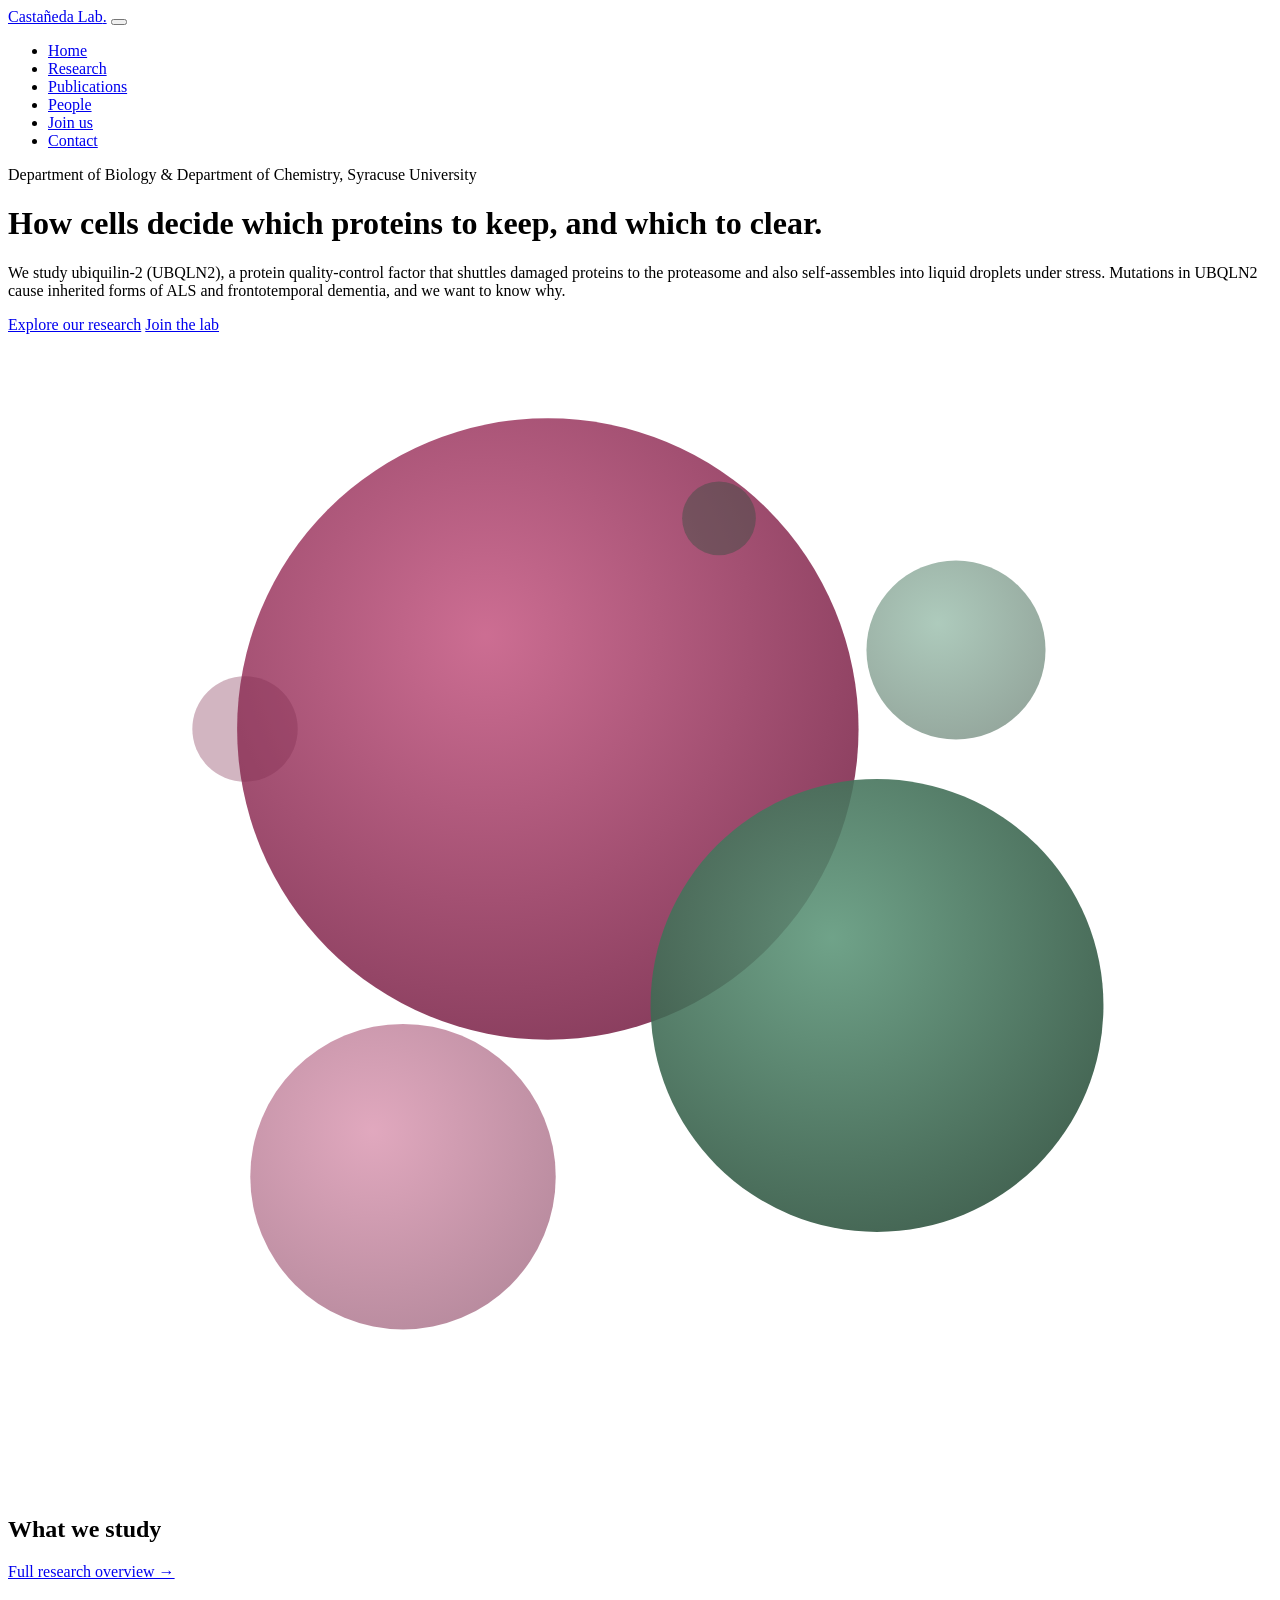
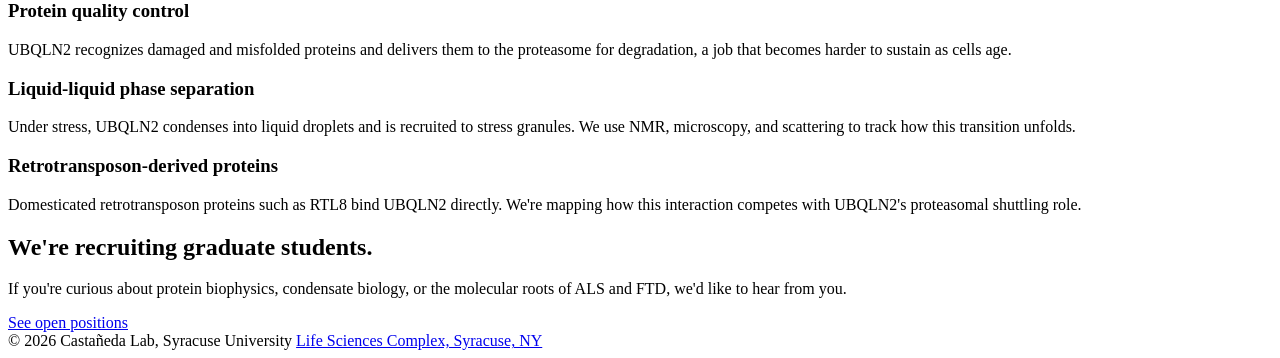
==== index.html @ fd462216 "Add files via upload" ====
<!DOCTYPE html>
<html lang="en">
<head>
<meta charset="UTF-8">
<meta name="viewport" content="width=device-width, initial-scale=1">
<title>Castañeda Lab | Syracuse University</title>
<meta name="description" content="The Castañeda Lab at Syracuse University studies how cells maintain protein quality control, with a focus on the ubiquilin protein UBQLN2, liquid-liquid phase separation, and neurodegenerative disease.">
<link rel="preconnect" href="https://fonts.googleapis.com">
<link rel="preconnect" href="https://fonts.gstatic.com" crossorigin>
<link href="https://fonts.googleapis.com/css2?family=Fraunces:opsz,wght@9..144,500;9..144,600;9..144,640&family=Inter:wght@400;500;600&display=swap" rel="stylesheet">
<link rel="stylesheet" href="css/style.css">
</head>
<body>

<nav class="site-nav">
  <div class="wrap">
    <a href="index.html" class="wordmark">Castañeda Lab<span class="dot">.</span></a>
    <button class="nav-toggle" aria-label="Toggle navigation" aria-expanded="false">
      <span></span><span></span><span></span>
    </button>
    <ul class="nav-links">
      <li><a href="index.html" aria-current="page">Home</a></li>
      <li><a href="research.html">Research</a></li>
      <li><a href="publications.html">Publications</a></li>
      <li><a href="people.html">People</a></li>
      <li><a href="join.html">Join us</a></li>
      <li><a href="contact.html">Contact</a></li>
    </ul>
  </div>
</nav>

<header class="hero">
  <div class="wrap">
    <div>
      <p class="eyebrow">Department of Biology &amp; Department of Chemistry, Syracuse University</p>
      <h1>How cells decide which proteins to keep, and which to clear.</h1>
      <p class="lede">We study ubiquilin-2 (UBQLN2), a protein quality-control factor that shuttles damaged proteins to the proteasome and also self-assembles into liquid droplets under stress. Mutations in UBQLN2 cause inherited forms of ALS and frontotemporal dementia, and we want to know why.</p>
      <div class="hero-actions">
        <a class="btn btn-primary" href="research.html">Explore our research</a>
        <a class="btn btn-ghost" href="join.html">Join the lab</a>
      </div>
    </div>
    <div>
      <svg class="hero-art" viewBox="0 0 480 440" xmlns="http://www.w3.org/2000/svg" role="img" aria-label="Illustration of overlapping protein droplets, evoking liquid-liquid phase separation">
        <defs>
          <radialGradient id="gMag" cx="40%" cy="35%" r="70%">
            <stop offset="0%" stop-color="#C86189"/>
            <stop offset="100%" stop-color="#7E2C4F"/>
          </radialGradient>
          <radialGradient id="gMoss" cx="40%" cy="35%" r="70%">
            <stop offset="0%" stop-color="#5C9679"/>
            <stop offset="100%" stop-color="#2A4F3B"/>
          </radialGradient>
        </defs>
        <circle cx="205" cy="150" r="118" fill="url(#gMag)" opacity="0.92" class="drop drop-a"/>
        <circle cx="330" cy="255" r="86" fill="url(#gMoss)" opacity="0.88" class="drop drop-b"/>
        <circle cx="150" cy="320" r="58" fill="url(#gMag)" opacity="0.55" class="drop drop-c"/>
        <circle cx="360" cy="120" r="34" fill="url(#gMoss)" opacity="0.5" class="drop drop-d"/>
        <circle cx="90" cy="150" r="20" fill="#7E2C4F" opacity="0.35"/>
        <circle cx="270" cy="70" r="14" fill="#2A4F3B" opacity="0.4"/>
      </svg>
    </div>
  </div>
</header>

<section>
  <div class="wrap">
    <div class="section-head">
      <h2>What we study</h2>
      <a href="research.html">Full research overview →</a>
    </div>
    <div class="grid-3">
      <div class="topic">
        <h3>Protein quality control</h3>
        <p>UBQLN2 recognizes damaged and misfolded proteins and delivers them to the proteasome for degradation, a job that becomes harder to sustain as cells age.</p>
      </div>
      <div class="topic moss">
        <h3>Liquid-liquid phase separation</h3>
        <p>Under stress, UBQLN2 condenses into liquid droplets and is recruited to stress granules. We use NMR, microscopy, and scattering to track how this transition unfolds.</p>
      </div>
      <div class="topic">
        <h3>Retrotransposon-derived proteins</h3>
        <p>Domesticated retrotransposon proteins such as RTL8 bind UBQLN2 directly. We're mapping how this interaction competes with UBQLN2's proteasomal shuttling role.</p>
      </div>
    </div>
  </div>
</section>

<section>
  <div class="wrap">
    <div class="callout">
      <div>
        <h2>We're recruiting graduate students.</h2>
        <p>If you're curious about protein biophysics, condensate biology, or the molecular roots of ALS and FTD, we'd like to hear from you.</p>
      </div>
      <div>
        <a class="btn btn-primary" href="join.html">See open positions</a>
      </div>
    </div>
  </div>
</section>

<footer class="site-footer">
  <div class="wrap">
    <span>© <span id="year"></span> Castañeda Lab, Syracuse University</span>
    <span><a href="contact.html">Life Sciences Complex, Syracuse, NY</a></span>
  </div>
</footer>

<script src="js/main.js"></script>
<script>document.getElementById("year").textContent = new Date().getFullYear();</script>
</body>
</html>
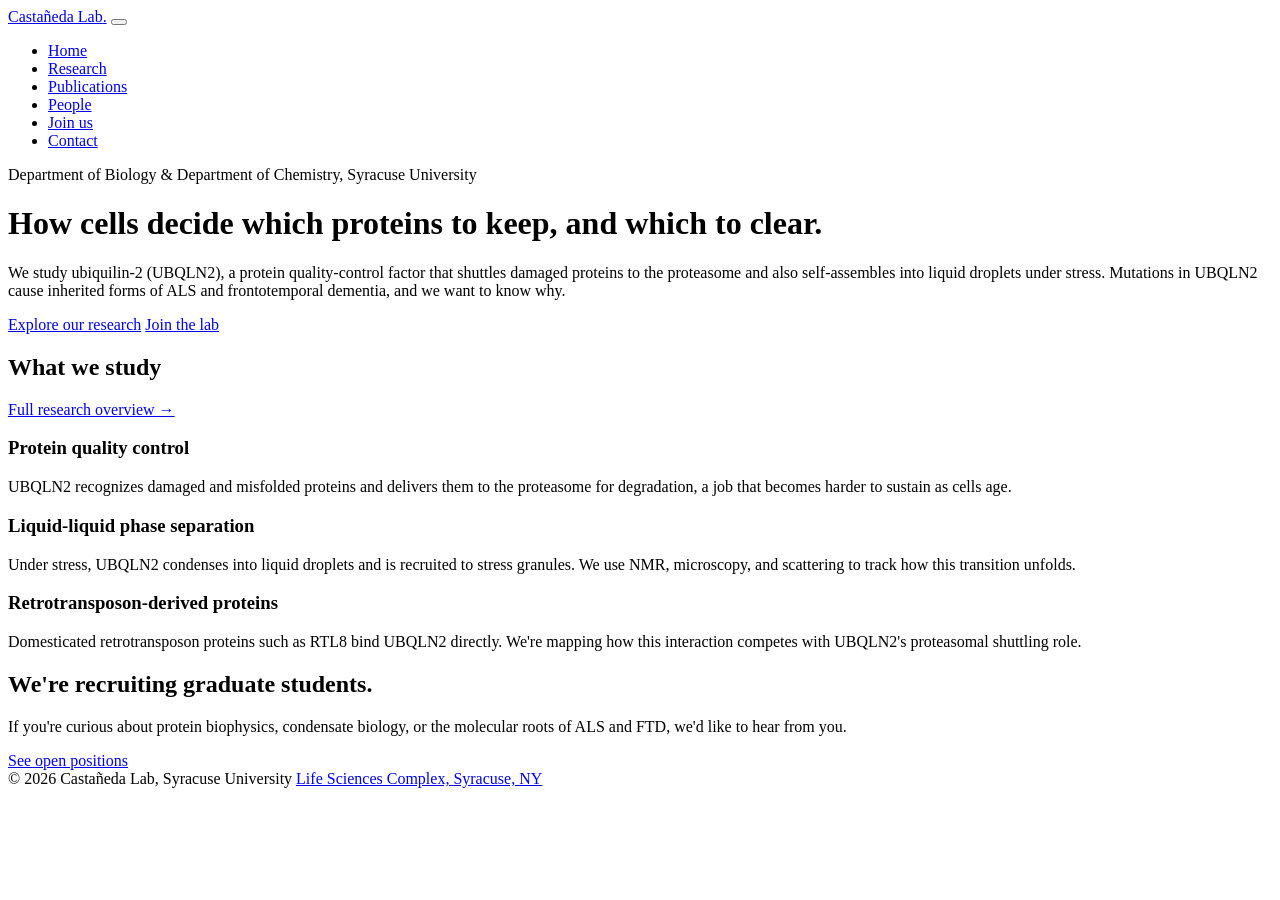
==== commit 0096496c: "Add files via upload" ====
--- a/index.html
+++ b/index.html
@@ -31,34 +31,12 @@
 
 <header class="hero">
   <div class="wrap">
-    <div>
-      <p class="eyebrow">Department of Biology &amp; Department of Chemistry, Syracuse University</p>
-      <h1>How cells decide which proteins to keep, and which to clear.</h1>
-      <p class="lede">We study ubiquilin-2 (UBQLN2), a protein quality-control factor that shuttles damaged proteins to the proteasome and also self-assembles into liquid droplets under stress. Mutations in UBQLN2 cause inherited forms of ALS and frontotemporal dementia, and we want to know why.</p>
-      <div class="hero-actions">
-        <a class="btn btn-primary" href="research.html">Explore our research</a>
-        <a class="btn btn-ghost" href="join.html">Join the lab</a>
-      </div>
-    </div>
-    <div>
-      <svg class="hero-art" viewBox="0 0 480 440" xmlns="http://www.w3.org/2000/svg" role="img" aria-label="Illustration of overlapping protein droplets, evoking liquid-liquid phase separation">
-        <defs>
-          <radialGradient id="gMag" cx="40%" cy="35%" r="70%">
-            <stop offset="0%" stop-color="#C86189"/>
-            <stop offset="100%" stop-color="#7E2C4F"/>
-          </radialGradient>
-          <radialGradient id="gMoss" cx="40%" cy="35%" r="70%">
-            <stop offset="0%" stop-color="#5C9679"/>
-            <stop offset="100%" stop-color="#2A4F3B"/>
-          </radialGradient>
-        </defs>
-        <circle cx="205" cy="150" r="118" fill="url(#gMag)" opacity="0.92" class="drop drop-a"/>
-        <circle cx="330" cy="255" r="86" fill="url(#gMoss)" opacity="0.88" class="drop drop-b"/>
-        <circle cx="150" cy="320" r="58" fill="url(#gMag)" opacity="0.55" class="drop drop-c"/>
-        <circle cx="360" cy="120" r="34" fill="url(#gMoss)" opacity="0.5" class="drop drop-d"/>
-        <circle cx="90" cy="150" r="20" fill="#7E2C4F" opacity="0.35"/>
-        <circle cx="270" cy="70" r="14" fill="#2A4F3B" opacity="0.4"/>
-      </svg>
+    <p class="eyebrow">Department of Biology &amp; Department of Chemistry, Syracuse University</p>
+    <h1>How cells decide which proteins to keep, and which to clear.</h1>
+    <p class="lede">We study ubiquilin-2 (UBQLN2), a protein quality-control factor that shuttles damaged proteins to the proteasome and also self-assembles into liquid droplets under stress. Mutations in UBQLN2 cause inherited forms of ALS and frontotemporal dementia, and we want to know why.</p>
+    <div class="hero-actions">
+      <a class="btn btn-primary" href="research.html">Explore our research</a>
+      <a class="btn btn-ghost" href="join.html">Join the lab</a>
     </div>
   </div>
 </header>
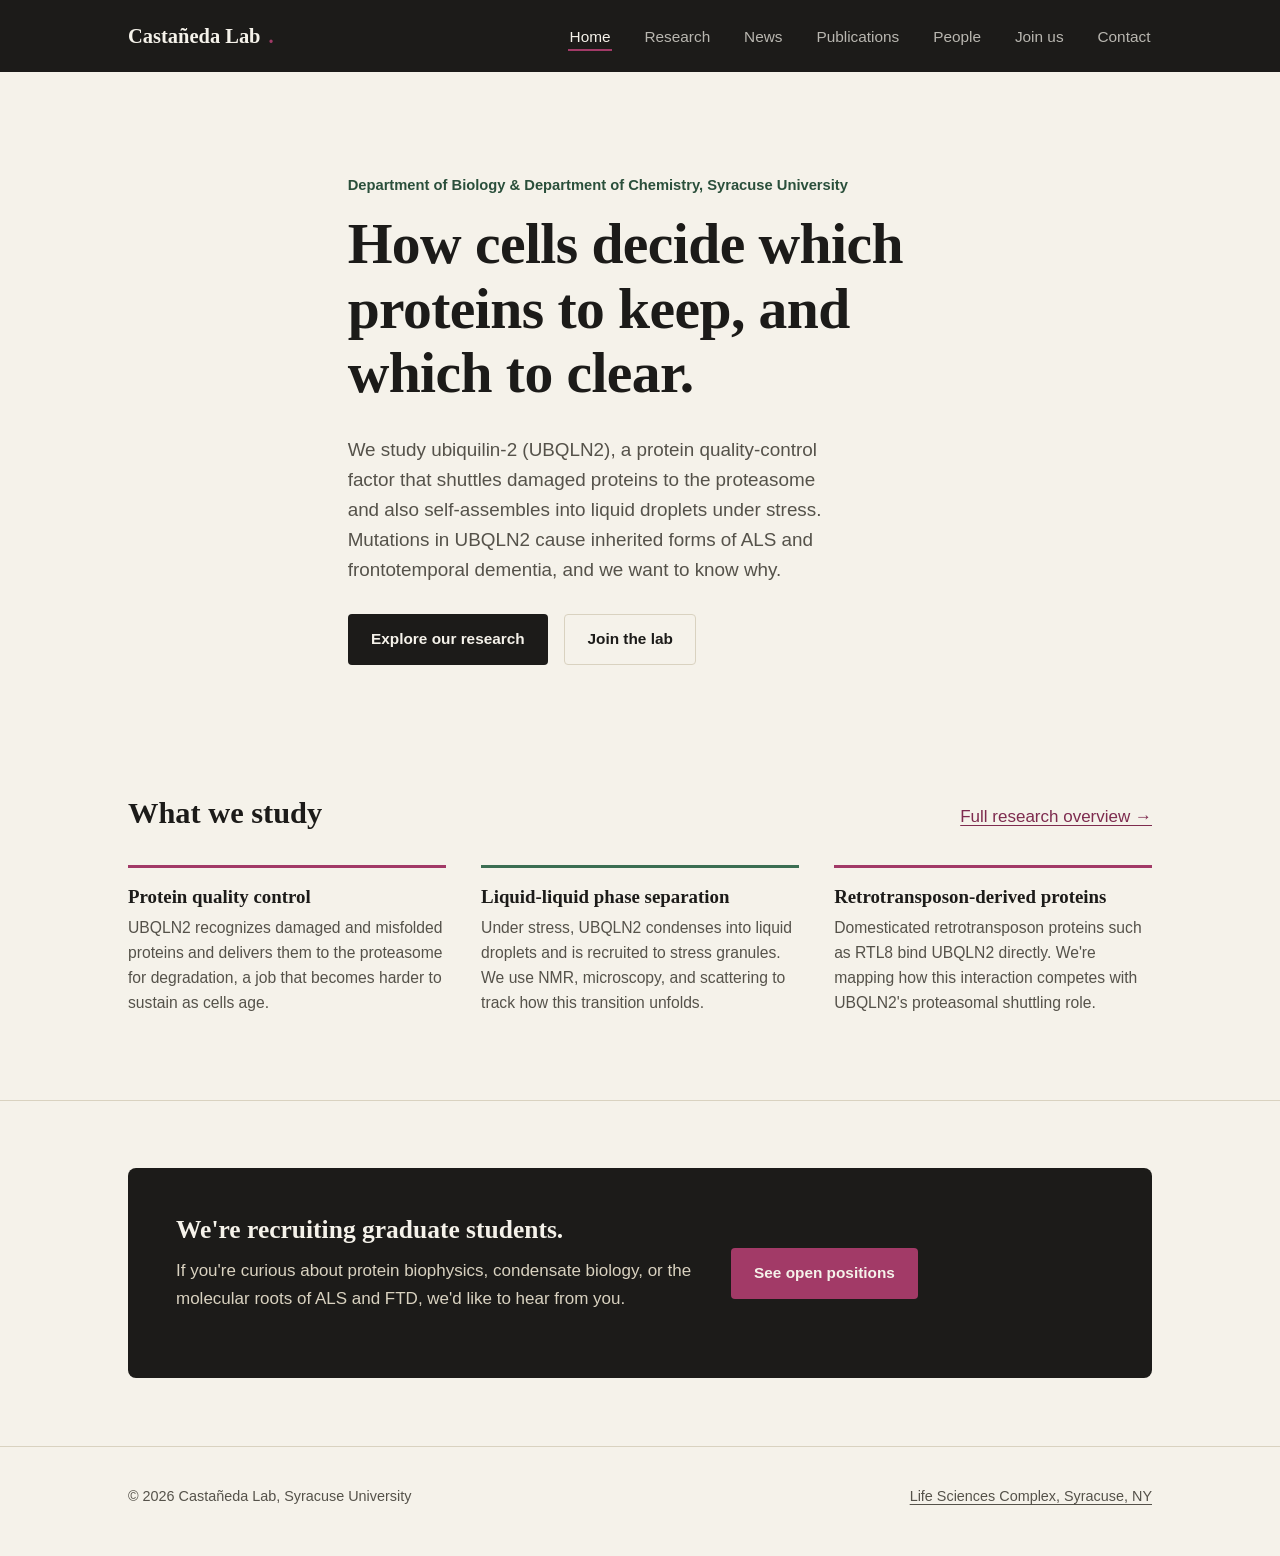
==== commit faf2952e: "Add files via upload" ====
--- a/index.html
+++ b/index.html
@@ -21,6 +21,7 @@
     <ul class="nav-links">
       <li><a href="index.html" aria-current="page">Home</a></li>
       <li><a href="research.html">Research</a></li>
+      <li><a href="news.html">News</a></li>
       <li><a href="publications.html">Publications</a></li>
       <li><a href="people.html">People</a></li>
       <li><a href="join.html">Join us</a></li>
--- a/css/style.css
+++ b/css/style.css
@@ -0,0 +1,386 @@
+/* ============================================================
+   Castañeda Lab — design tokens
+   Palette pulled from the lab's own subject matter: the magenta/
+   green fluorescence channels used to image UBQLN2 and stress
+   granules, set against a warm paper ground for readability.
+   ============================================================ */
+
+:root {
+  --paper: #F5F2EA;
+  --paper-dim: #EDE9DD;
+  --ink: #1C1B19;
+  --ink-soft: #55524A;
+  --line: #D9D2C0;
+  --magenta: #A23A67;
+  --magenta-deep: #7E2C4F;
+  --moss: #3B6E52;
+  --moss-deep: #2A4F3B;
+
+  --font-display: "Fraunces", "Iowan Old Style", serif;
+  --font-body: "Inter", -apple-system, BlinkMacSystemFont, sans-serif;
+
+  --max-width: 1120px;
+  --gutter: clamp(1.25rem, 4vw, 3rem);
+}
+
+* { box-sizing: border-box; }
+
+html {
+  scroll-behavior: smooth;
+}
+
+@media (prefers-reduced-motion: reduce) {
+  html { scroll-behavior: auto; }
+  * { animation-duration: 0.001ms !important; animation-iteration-count: 1 !important; transition-duration: 0.001ms !important; }
+}
+
+body {
+  margin: 0;
+  background: var(--paper);
+  color: var(--ink);
+  font-family: var(--font-body);
+  font-size: 17px;
+  line-height: 1.6;
+  -webkit-font-smoothing: antialiased;
+}
+
+img { max-width: 100%; display: block; }
+
+a {
+  color: var(--magenta-deep);
+  text-decoration-thickness: 1px;
+  text-underline-offset: 3px;
+}
+a:hover { color: var(--magenta); }
+
+h1, h2, h3, h4 {
+  font-family: var(--font-display);
+  font-weight: 600;
+  line-height: 1.12;
+  margin: 0 0 0.5em;
+  color: var(--ink);
+}
+
+h1 { font-weight: 640; }
+
+p { margin: 0 0 1.1em; max-width: 68ch; }
+p.wide { max-width: none; }
+
+.wrap {
+  max-width: var(--max-width);
+  margin: 0 auto;
+  padding: 0 var(--gutter);
+}
+
+/* ---------- Nav ---------- */
+
+.site-nav {
+  position: sticky;
+  top: 0;
+  z-index: 40;
+  background: var(--ink);
+  width: 100%;
+}
+
+.site-nav .wrap {
+  display: flex;
+  align-items: center;
+  justify-content: space-between;
+  height: 72px;
+}
+
+.wordmark {
+  font-family: var(--font-display);
+  font-size: 1.28rem;
+  font-weight: 640;
+  color: var(--paper);
+  text-decoration: none;
+  display: flex;
+  align-items: baseline;
+  gap: 0.5rem;
+}
+.wordmark:hover { color: var(--paper); }
+.wordmark .dot { color: var(--magenta); }
+
+.nav-links {
+  display: flex;
+  gap: clamp(1rem, 2.4vw, 2.1rem);
+  list-style: none;
+  margin: 0;
+  padding: 0;
+}
+.nav-links a {
+  color: rgba(245, 242, 234, 0.72);
+  text-decoration: none;
+  font-size: 0.96rem;
+  font-weight: 500;
+  padding: 0.3rem 0.1rem;
+  border-bottom: 2px solid transparent;
+}
+.nav-links a:hover,
+.nav-links a[aria-current="page"] {
+  color: var(--paper);
+  border-bottom-color: var(--magenta);
+}
+
+.nav-toggle {
+  display: none;
+  background: none;
+  border: 1px solid rgba(245, 242, 234, 0.35);
+  border-radius: 6px;
+  width: 42px;
+  height: 38px;
+  cursor: pointer;
+}
+.nav-toggle span {
+  display: block;
+  width: 18px;
+  height: 2px;
+  margin: 4px auto;
+  background: var(--paper);
+}
+
+@media (max-width: 720px) {
+  .nav-toggle { display: block; }
+  .nav-links {
+    position: absolute;
+    top: 72px;
+    left: 0;
+    right: 0;
+    background: var(--ink);
+    border-bottom: 1px solid rgba(245, 242, 234, 0.15);
+    flex-direction: column;
+    gap: 0;
+    padding: 0.5rem var(--gutter) 1rem;
+    display: none;
+  }
+  .nav-links.open { display: flex; }
+  .nav-links li { border-top: 1px solid rgba(245, 242, 234, 0.15); }
+  .nav-links a { display: block; padding: 0.9rem 0.1rem; }
+}
+
+/* ---------- Hero (home only) ---------- */
+
+.hero {
+  padding: clamp(3rem, 8vw, 6.5rem) 0 clamp(2.5rem, 6vw, 4rem);
+}
+
+.hero .wrap {
+  max-width: 72ch;
+}
+
+.eyebrow {
+  color: var(--moss-deep);
+  font-size: 0.92rem;
+  font-weight: 600;
+  margin-bottom: 0.9rem;
+}
+
+.hero h1 {
+  font-size: clamp(2.4rem, 5vw, 3.6rem);
+  letter-spacing: -0.01em;
+  max-width: 20ch;
+}
+
+.hero .lede {
+  font-size: 1.18rem;
+  color: var(--ink-soft);
+  max-width: 46ch;
+  margin-top: 1.1rem;
+}
+
+.hero-actions {
+  margin-top: 1.8rem;
+  display: flex;
+  gap: 1rem;
+  flex-wrap: wrap;
+}
+
+.btn {
+  display: inline-block;
+  padding: 0.75rem 1.4rem;
+  border-radius: 4px;
+  font-weight: 600;
+  font-size: 0.96rem;
+  text-decoration: none;
+  border: 1px solid transparent;
+}
+.btn-primary {
+  background: var(--ink);
+  color: var(--paper);
+}
+.btn-primary:hover { background: var(--magenta-deep); color: var(--paper); }
+.btn-ghost {
+  border-color: var(--line);
+  color: var(--ink);
+}
+.btn-ghost:hover { border-color: var(--ink); color: var(--ink); }
+
+
+
+/* ---------- Page header (interior pages) ---------- */
+
+.page-header {
+  padding: clamp(2.6rem, 6vw, 4rem) 0 2.2rem;
+  border-bottom: 1px solid var(--line);
+}
+.page-header .eyebrow { margin-bottom: 0.6rem; }
+.page-header h1 { font-size: clamp(2rem, 4vw, 2.7rem); max-width: 22ch; }
+.page-header .lede { color: var(--ink-soft); font-size: 1.08rem; max-width: 58ch; margin-top: 0.8rem; }
+
+/* ---------- Sections ---------- */
+
+section { padding: clamp(2.6rem, 6vw, 4.2rem) 0; }
+section + section { border-top: 1px solid var(--line); }
+
+.section-head {
+  display: flex;
+  justify-content: space-between;
+  align-items: flex-end;
+  gap: 2rem;
+  margin-bottom: 2.2rem;
+  flex-wrap: wrap;
+}
+.section-head h2 { font-size: clamp(1.5rem, 3vw, 1.9rem); margin: 0; }
+
+.grid-3 {
+  display: grid;
+  grid-template-columns: repeat(3, 1fr);
+  gap: 2.2rem;
+}
+.grid-2 {
+  display: grid;
+  grid-template-columns: repeat(2, 1fr);
+  gap: 2.6rem;
+}
+@media (max-width: 860px) {
+  .grid-3 { grid-template-columns: 1fr; }
+  .grid-2 { grid-template-columns: 1fr; }
+}
+
+/* Research topic card */
+.topic {
+  border-top: 3px solid var(--magenta);
+  padding-top: 1.1rem;
+}
+.topic.moss { border-top-color: var(--moss); }
+.topic h3 { font-size: 1.18rem; margin-bottom: 0.5rem; }
+.topic p { color: var(--ink-soft); font-size: 0.98rem; }
+
+/* Methods list */
+.methods-list {
+  display: flex;
+  flex-wrap: wrap;
+  gap: 0.6rem 0.8rem;
+  padding: 0;
+  margin: 0;
+  list-style: none;
+}
+.methods-list li {
+  border: 1px solid var(--line);
+  border-radius: 4px;
+  padding: 0.45rem 0.9rem;
+  font-size: 0.92rem;
+  color: var(--ink-soft);
+  background: var(--paper-dim);
+}
+
+/* People */
+.person {
+  display: grid;
+  grid-template-columns: 96px 1fr;
+  gap: 1.3rem;
+  padding: 1.6rem 0;
+  border-top: 1px solid var(--line);
+}
+.person:first-of-type { border-top: none; }
+.avatar {
+  width: 96px;
+  height: 96px;
+  border-radius: 50%;
+  background: var(--paper-dim);
+  border: 1px solid var(--line);
+}
+.person h3 { font-size: 1.1rem; margin-bottom: 0.15rem; }
+.person .role { color: var(--magenta-deep); font-size: 0.92rem; font-weight: 600; margin-bottom: 0.5rem; }
+.person p { font-size: 0.96rem; color: var(--ink-soft); margin-bottom: 0; }
+
+.pi-block {
+  display: grid;
+  grid-template-columns: 160px 1fr;
+  gap: 2rem;
+  align-items: start;
+  padding-bottom: 2.4rem;
+  border-bottom: 1px solid var(--line);
+  margin-bottom: 2.4rem;
+}
+.pi-block .avatar { width: 160px; height: 160px; }
+@media (max-width: 620px) {
+  .pi-block, .person { grid-template-columns: 72px 1fr; }
+  .pi-block .avatar { width: 72px; height: 72px; }
+}
+
+/* Publications */
+.pub-year-heading {
+  font-size: 1.1rem;
+  color: var(--ink-soft);
+  font-weight: 600;
+  margin: 2.4rem 0 0.6rem;
+}
+.pub-year-heading:first-child { margin-top: 0; }
+.pub-list { list-style: none; margin: 0; padding: 0; }
+.pub-item {
+  padding: 1.1rem 0;
+  border-top: 1px solid var(--line);
+}
+.pub-item:first-child { border-top: none; }
+.pub-title { font-weight: 600; margin-bottom: 0.25rem; }
+.pub-meta { color: var(--ink-soft); font-size: 0.94rem; margin-bottom: 0; }
+
+/* Callout / join */
+.callout {
+  background: var(--ink);
+  color: var(--paper);
+  border-radius: 8px;
+  padding: clamp(2rem, 4vw, 3rem);
+  display: grid;
+  grid-template-columns: 1.4fr 1fr;
+  gap: 2rem;
+  align-items: center;
+}
+.callout h2, .callout p { color: var(--paper); }
+.callout p { color: #D9D2C0; }
+.callout .btn-primary { background: var(--magenta); }
+.callout .btn-primary:hover { background: var(--moss); }
+@media (max-width: 720px) { .callout { grid-template-columns: 1fr; } }
+
+/* Contact */
+.contact-grid {
+  display: grid;
+  grid-template-columns: 1fr 1fr;
+  gap: 2.6rem;
+}
+@media (max-width: 720px) { .contact-grid { grid-template-columns: 1fr; } }
+.contact-card {
+  border: 1px solid var(--line);
+  border-radius: 8px;
+  padding: 1.6rem;
+}
+.contact-card h3 { font-size: 1.05rem; margin-bottom: 0.4rem; }
+.contact-card p { font-size: 0.96rem; color: var(--ink-soft); margin-bottom: 0.4rem; }
+
+/* Footer */
+.site-footer {
+  border-top: 1px solid var(--line);
+  padding: 2.4rem 0 3rem;
+}
+.site-footer .wrap {
+  display: flex;
+  justify-content: space-between;
+  flex-wrap: wrap;
+  gap: 1rem;
+  font-size: 0.9rem;
+  color: var(--ink-soft);
+}
+.site-footer a { color: var(--ink-soft); }
+.site-footer a:hover { color: var(--magenta-deep); }
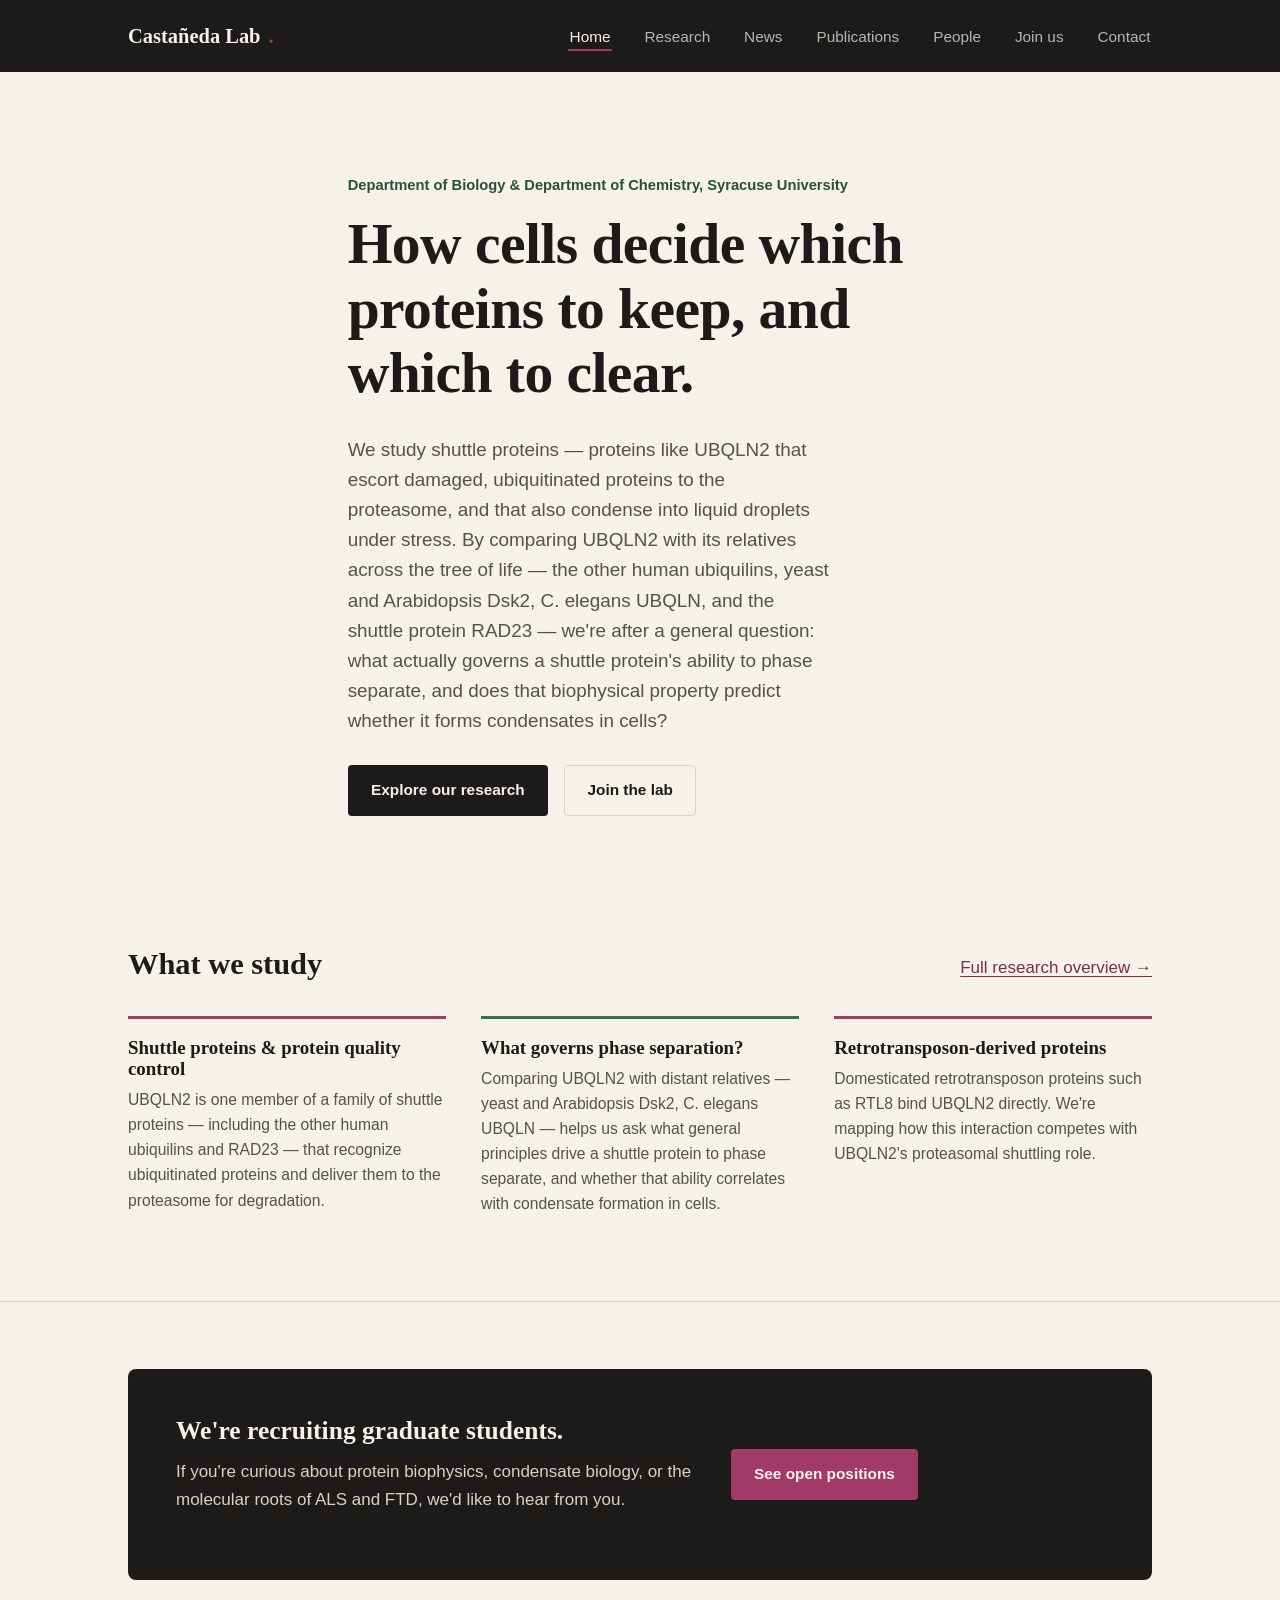
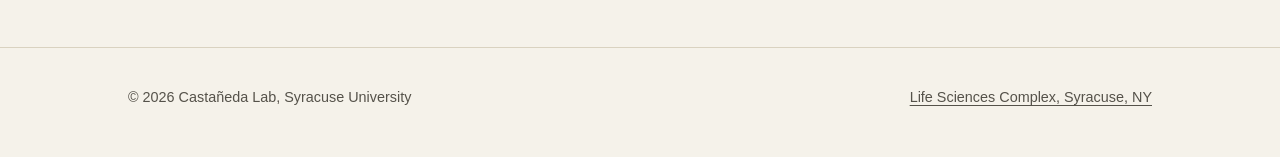
==== commit 5bf2da68: "Add files via upload" ====
--- a/index.html
+++ b/index.html
@@ -4,7 +4,7 @@
 <meta charset="UTF-8">
 <meta name="viewport" content="width=device-width, initial-scale=1">
 <title>Castañeda Lab | Syracuse University</title>
-<meta name="description" content="The Castañeda Lab at Syracuse University studies how cells maintain protein quality control, with a focus on the ubiquilin protein UBQLN2, liquid-liquid phase separation, and neurodegenerative disease.">
+<meta name="description" content="The Castañeda Lab at Syracuse University studies shuttle proteins — UBQLN2 and its relatives across species, and RAD23 — asking what governs their ability to phase separate and whether that predicts condensate formation in cells.">
 <link rel="preconnect" href="https://fonts.googleapis.com">
 <link rel="preconnect" href="https://fonts.gstatic.com" crossorigin>
 <link href="https://fonts.googleapis.com/css2?family=Fraunces:opsz,wght@9..144,500;9..144,600;9..144,640&family=Inter:wght@400;500;600&display=swap" rel="stylesheet">
@@ -34,7 +34,7 @@
   <div class="wrap">
     <p class="eyebrow">Department of Biology &amp; Department of Chemistry, Syracuse University</p>
     <h1>How cells decide which proteins to keep, and which to clear.</h1>
-    <p class="lede">We study ubiquilin-2 (UBQLN2), a protein quality-control factor that shuttles damaged proteins to the proteasome and also self-assembles into liquid droplets under stress. Mutations in UBQLN2 cause inherited forms of ALS and frontotemporal dementia, and we want to know why.</p>
+    <p class="lede">We study shuttle proteins — proteins like UBQLN2 that escort damaged, ubiquitinated proteins to the proteasome, and that also condense into liquid droplets under stress. By comparing UBQLN2 with its relatives across the tree of life — the other human ubiquilins, yeast and Arabidopsis Dsk2, C. elegans UBQLN, and the shuttle protein RAD23 — we're after a general question: what actually governs a shuttle protein's ability to phase separate, and does that biophysical property predict whether it forms condensates in cells?</p>
     <div class="hero-actions">
       <a class="btn btn-primary" href="research.html">Explore our research</a>
       <a class="btn btn-ghost" href="join.html">Join the lab</a>
@@ -50,12 +50,12 @@
     </div>
     <div class="grid-3">
       <div class="topic">
-        <h3>Protein quality control</h3>
-        <p>UBQLN2 recognizes damaged and misfolded proteins and delivers them to the proteasome for degradation, a job that becomes harder to sustain as cells age.</p>
+        <h3>Shuttle proteins &amp; protein quality control</h3>
+        <p>UBQLN2 is one member of a family of shuttle proteins — including the other human ubiquilins and RAD23 — that recognize ubiquitinated proteins and deliver them to the proteasome for degradation.</p>
       </div>
       <div class="topic moss">
-        <h3>Liquid-liquid phase separation</h3>
-        <p>Under stress, UBQLN2 condenses into liquid droplets and is recruited to stress granules. We use NMR, microscopy, and scattering to track how this transition unfolds.</p>
+        <h3>What governs phase separation?</h3>
+        <p>Comparing UBQLN2 with distant relatives — yeast and Arabidopsis Dsk2, C. elegans UBQLN — helps us ask what general principles drive a shuttle protein to phase separate, and whether that ability correlates with condensate formation in cells.</p>
       </div>
       <div class="topic">
         <h3>Retrotransposon-derived proteins</h3>
